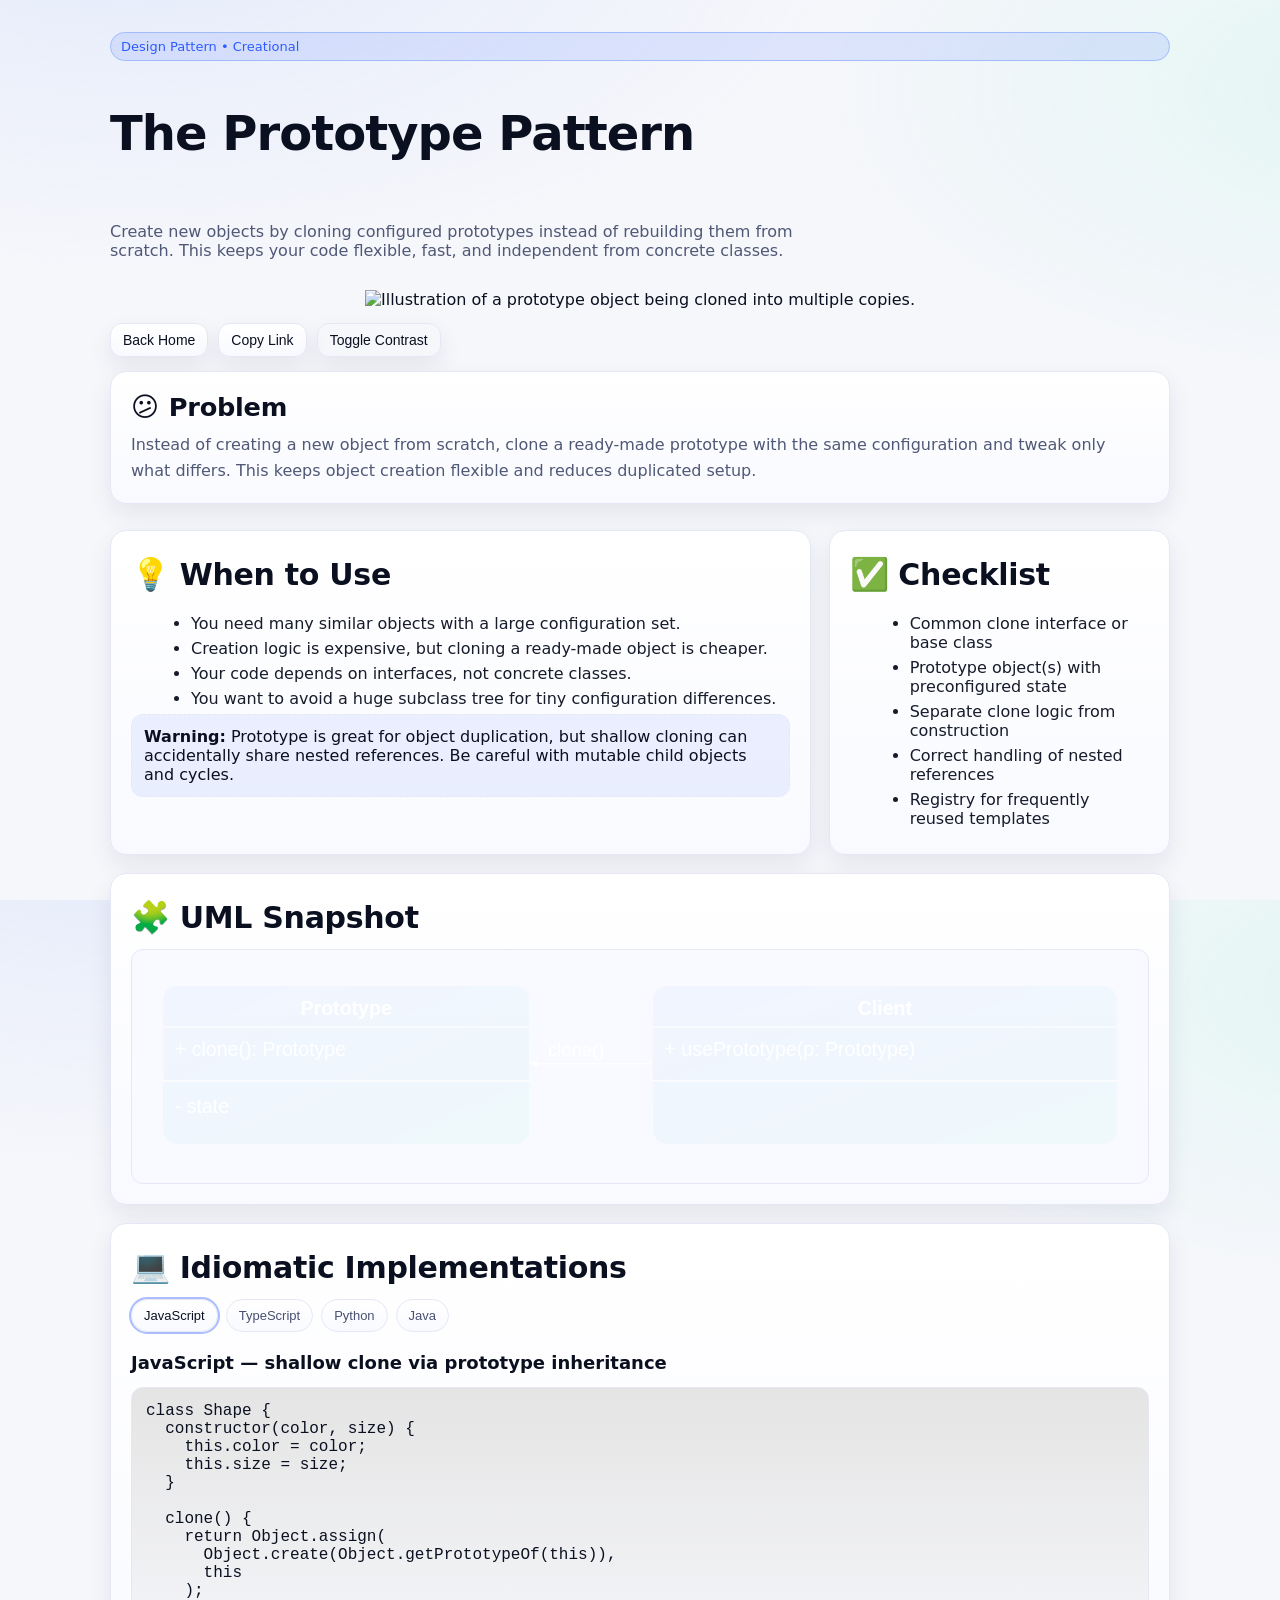
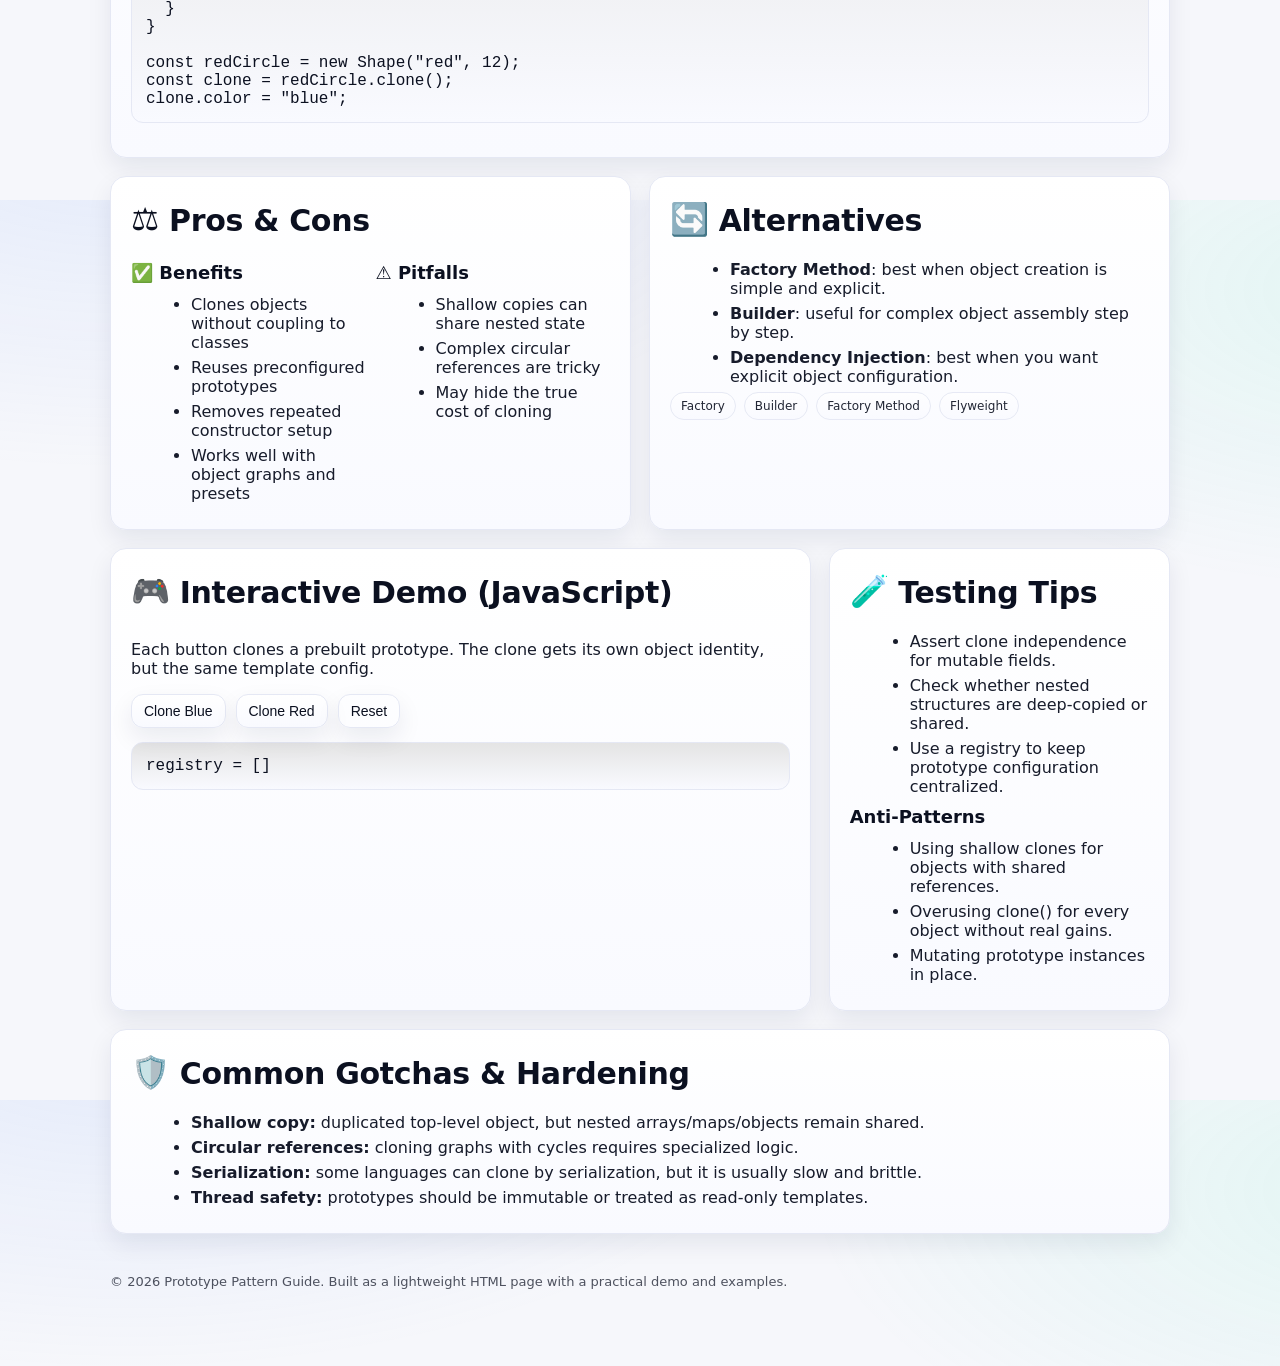
==== patterns/prototype/index.html @ fc032847 "added prototype pattern" ====
﻿<!doctype html>
<html lang="en">
  <head>
    <meta charset="utf-8" />
    <meta name="viewport" content="width=device-width, initial-scale=1" />
    <title>The Prototype Pattern — A Practical Guide</title>
    <meta
      name="description"
      content="A practical guide to the Prototype design pattern with examples in JavaScript, TypeScript, Python, and Java."
    />
    <link rel="stylesheet" href="https://cdnjs.cloudflare.com/ajax/libs/font-awesome/6.5.2/css/all.min.css" crossorigin="anonymous" referrerpolicy="no-referrer" />
    <link rel="stylesheet" href="style.css" />
  </head>

  <body>
    <div class="container">
      <header>
        <span class="badge" aria-label="Design Pattern"
          >Design Pattern • Creational</span
        >
        <h1 class="title">The Prototype Pattern</h1>
        <p class="subtitle">
          Create new objects by cloning configured prototypes instead of
          rebuilding them from scratch. This keeps your code flexible, fast, and
          independent from concrete classes.
        </p>
        <img
          class="hero"
          src="https://refactoring.guru/images/patterns/content/prototype/prototype-1.5x.png"
          alt="Illustration of a prototype object being cloned into multiple copies."
        />
        <div class="toolbar">
          <button class="btn">
            <a class="clear-styles" href="../index.html">Back Home</a>
          </button>
          <button id="copyLink" class="btn" aria-label="Copy shareable link">
            Copy Link
          </button>
          <button
            id="toggleContrast"
            class="btn ghost"
            aria-label="Toggle high contrast"
          >
            Toggle Contrast
          </button>
        </div>

        <article class="header-card">
          <h2 class="section-title"><span class="emoji">😕</span> Problem</h2>
          <p>
            Instead of creating a new object from scratch, clone a ready-made
            prototype with the same configuration and tweak only what differs.
            This keeps object creation flexible and reduces duplicated setup.
          </p>
        </article>
      </header>

      <section class="grid">
        <article class="card span-8">
          <h2 class="section-title"><span class="emoji">💡</span> When to Use</h2>
          <ul>
            <li>
              You need many similar objects with a large configuration set.
            </li>
            <li>
              Creation logic is expensive, but cloning a ready-made object is
              cheaper.
            </li>
            <li>Your code depends on interfaces, not concrete classes.</li>
            <li>
              You want to avoid a huge subclass tree for tiny configuration
              differences.
            </li>
          </ul>
          <div class="callout" role="note">
            <strong>Warning:</strong> Prototype is great for object duplication,
            but shallow cloning can accidentally share nested references. Be
            careful with mutable child objects and cycles.
          </div>
        </article>

        <aside class="card span-4">
          <h2 class="section-title"><span class="emoji">✅</span> Checklist</h2>
          <ul>
            <li>Common clone interface or base class</li>
            <li>Prototype object(s) with preconfigured state</li>
            <li>Separate clone logic from construction</li>
            <li>Correct handling of nested references</li>
            <li>Registry for frequently reused templates</li>
          </ul>
        </aside>

        <article class="card span-12">
          <h2 class="section-title"><span class="emoji">🧩</span> UML Snapshot</h2>
          <svg
            class="diagram"
            viewBox="0 0 820 180"
            xmlns="http://www.w3.org/2000/svg"
            role="img"
            aria-label="UML diagram of Prototype"
          >
            <defs>
              <linearGradient id="g" x1="0" y1="0" x2="1" y2="1">
                <stop offset="0%" stop-color="#7aa2ff" stop-opacity="0.72" />
                <stop offset="100%" stop-color="#55e6c1" stop-opacity="0.72" />
              </linearGradient>
            </defs>

            <rect
              x="20"
              y="24"
              width="300"
              height="130"
              rx="12"
              fill="url(#g)"
              opacity="0.08"
              stroke="currentColor"
            />
            <text x="170" y="48" text-anchor="middle" font-weight="600" fill="white">
              Prototype
            </text>
            <line x1="20" y1="58" x2="320" y2="58" stroke="currentColor" />
            <text x="30" y="82" fill="white">+ clone(): Prototype</text>
            <line x1="20" y1="102" x2="320" y2="102" stroke="currentColor" />
            <text x="30" y="128" fill="white">- state</text>

            <rect
              x="420"
              y="24"
              width="380"
              height="130"
              rx="12"
              fill="url(#g)"
              opacity="0.08"
              stroke="currentColor"
            />
            <text x="610" y="48" text-anchor="middle" font-weight="600" fill="white">
              Client
            </text>
            <line x1="420" y1="58" x2="800" y2="58" stroke="currentColor" />
            <text x="430" y="82" fill="white">+ usePrototype(p: Prototype)</text>
            <line x1="420" y1="102" x2="800" y2="102" stroke="currentColor" />

            <defs>
              <marker
                id="arrow"
                markerWidth="10"
                markerHeight="10"
                refX="6"
                refY="3"
                orient="auto"
                markerUnits="strokeWidth"
              >
                <path d="M0,0 L0,6 L6,3 z" fill="currentColor" />
              </marker>
            </defs>
            <line
              x1="420"
              y1="88"
              x2="320"
              y2="88"
              stroke="currentColor"
              marker-end="url(#arrow)"
            />
            <text x="335" y="82" font-size="15" fill="white">clone()</text>
          </svg>
        </article>

        <article class="card span-12">
          <h2 class="section-title"><span class="emoji">💻</span> Idiomatic Implementations</h2>
          <div class="tabs" id="langTabs">
            <div class="tablist" role="tablist" aria-label="Languages">
              <button
                class="tab"
                role="tab"
                aria-controls="tab-js"
                data-tab="js"
              >
                JavaScript
              </button>
              <button
                class="tab"
                role="tab"
                aria-controls="tab-ts"
                data-tab="ts"
              >
                TypeScript
              </button>
              <button
                class="tab"
                role="tab"
                aria-controls="tab-py"
                data-tab="py"
              >
                Python
              </button>
              <button
                class="tab"
                role="tab"
                aria-controls="tab-java"
                data-tab="java"
              >
                Java
              </button>
            </div>

            <section
              class="tabpanel active"
              id="tab-js"
              role="tabpanel"
              aria-labelledby="js"
            >
              <h3>JavaScript — shallow clone via prototype inheritance</h3>
              <pre><code>class Shape {
  constructor(color, size) {
    this.color = color;
    this.size = size;
  }

  clone() {
    return Object.assign(
      Object.create(Object.getPrototypeOf(this)),
      this
    );
  }
}

const redCircle = new Shape("red", 12);
const clone = redCircle.clone();
clone.color = "blue";
</code></pre>
            </section>

            <section
              class="tabpanel"
              id="tab-ts"
              role="tabpanel"
              aria-labelledby="ts"
            >
              <h3>TypeScript — typed clone contract</h3>
              <pre><code>interface Prototype&lt;T&gt; {
  clone(): T;
}

class Circle implements Prototype&lt;Circle&gt; {
  constructor(
    public radius: number,
    public color: string,
    public x: number,
    public y: number
  ) {}

  clone(): Circle {
    return new Circle(this.radius, this.color, this.x, this.y);
  }
}

const original = new Circle(10, "green", 0, 0);
const copy = original.clone();
</code></pre>
            </section>

            <section
              class="tabpanel"
              id="tab-py"
              role="tabpanel"
              aria-labelledby="py"
            >
              <h3>Python — copy.copy() or custom clone</h3>
              <pre><code>import copy

class Shape:
    def __init__(self, color, size):
        self.color = color
        self.size = size

    def clone(self):
        return copy.copy(self)

base = Shape("purple", 20)
clone = base.clone()
clone.color = "orange"
</code></pre>
            </section>

            <section
              class="tabpanel"
              id="tab-java"
              role="tabpanel"
              aria-labelledby="java"
            >
              <h3>Java — clone() with protected override</h3>
              <pre><code>public abstract class Shape implements Cloneable {
  protected String color;

  public Shape clone() {
    try {
      return (Shape) super.clone();
    } catch (CloneNotSupportedException e) {
      throw new AssertionError(e);
    }
  }
}

public final class Circle extends Shape {
  private int radius;
  public Circle clone() {
    return (Circle) super.clone();
  }
}
</code></pre>
            </section>
          </div>
        </article>

        <article class="card span-6">
          <h2 class="section-title"><span class="emoji">⚖️</span> Pros &amp; Cons</h2>
          <div class="grid" style="grid-template-columns: 1fr 1fr; gap: 10px">
            <div>
              <h3>✅ Benefits</h3>
              <ul>
                <li>Clones objects without coupling to classes</li>
                <li>Reuses preconfigured prototypes</li>
                <li>Removes repeated constructor setup</li>
                <li>Works well with object graphs and presets</li>
              </ul>
            </div>
            <div>
              <h3>⚠️ Pitfalls</h3>
              <ul>
                <li>Shallow copies can share nested state</li>
                <li>Complex circular references are tricky</li>
                <li>May hide the true cost of cloning</li>
              </ul>
            </div>
          </div>
        </article>

        <article class="card span-6">
          <h2 class="section-title"><span class="emoji">🔄</span> Alternatives</h2>
          <ul>
            <li>
              <strong>Factory Method</strong>: best when object creation is
              simple and explicit.
            </li>
            <li>
              <strong>Builder</strong>: useful for complex object assembly step
              by step.
            </li>
            <li>
              <strong>Dependency Injection</strong>: best when you want explicit
              object configuration.
            </li>
          </ul>
          <div class="pill-list" aria-label="Related">
            <span class="pill">Factory</span>
            <span class="pill">Builder</span>
            <span class="pill">Factory Method</span>
            <span class="pill">Flyweight</span>
          </div>
        </article>

        <article class="card span-8">
          <h2 class="section-title"><span class="emoji">🎮</span> Interactive Demo (JavaScript)</h2>
          <p>
            Each button clones a prebuilt prototype. The clone gets its own
            object identity, but the same template config.
          </p>
          <div class="toolbar">
            <button class="btn" id="cloneBlue">Clone Blue</button>
            <button class="btn" id="cloneRed">Clone Red</button>
            <button class="btn ghost" id="resetDemo">Reset</button>
          </div>
          <pre id="demoOutput"><code>registry = []
</code></pre>
        </article>

        <aside class="card span-4">
          <h2 class="section-title"><span class="emoji">🧪</span> Testing Tips</h2>
          <ul>
            <li>Assert clone independence for mutable fields.</li>
            <li>Check whether nested structures are deep-copied or shared.</li>
            <li>Use a registry to keep prototype configuration centralized.</li>
          </ul>
          <h3>Anti-Patterns</h3>
          <ul>
            <li>Using shallow clones for objects with shared references.</li>
            <li>Overusing clone() for every object without real gains.</li>
            <li>Mutating prototype instances in place.</li>
          </ul>
        </aside>

        <article class="card span-12">
          <h2 class="section-title"><span class="emoji">🛡️</span> Common Gotchas &amp; Hardening</h2>
          <ul>
            <li>
              <strong>Shallow copy:</strong> duplicated top-level object, but
              nested arrays/maps/objects remain shared.
            </li>
            <li>
              <strong>Circular references:</strong> cloning graphs with cycles
              requires specialized logic.
            </li>
            <li>
              <strong>Serialization:</strong> some languages can clone by
              serialization, but it is usually slow and brittle.
            </li>
            <li>
              <strong>Thread safety:</strong> prototypes should be immutable or
              treated as read-only templates.
            </li>
          </ul>
        </article>
      </section>

      <footer>
        <p>
          © 2026 Prototype Pattern Guide. Built as a lightweight HTML page with
          a practical demo and examples.
        </p>
      </footer>
    </div>

    <script src="script.js"></script>
  </body>
</html>
---- patterns/prototype/style.css ----
﻿:root {
  --bg: #0b1020;
  --card: #111730;
  --card-2: #0e142a;
  --text: #e9eefc;
  --muted: #a9b2d0;
  --brand: #7aa2ff;
  --accent: #55e6c1;
  --border: #22305f;
  --code: #0a0f22;
  --shadow: 0 10px 30px rgba(0, 0, 0, 0.35);
}

@media (prefers-color-scheme: light) {
  :root {
    --bg: #f6f7fb;
    --card: #ffffff;
    --card-2: #f9faff;
    --text: #0b1020;
    --muted: #475070;
    --brand: #2d5bff;
    --accent: #0bb88e;
    --border: #e5e8f4;
    --code: #0b1020;
    --shadow: 0 10px 24px rgba(12, 24, 64, 0.08);
  }
}

* {
  box-sizing: border-box;
}

html,
body {
  height: 100%;
}

body {
  margin: 0;
  font-family:
    ui-sans-serif,
    system-ui,
    -apple-system,
    Segoe UI,
    Roboto,
    Inter,
    "Helvetica Neue",
    Arial,
    "Apple Color Emoji",
    "Segoe UI Emoji";
  background:
    radial-gradient(
      1200px 600px at 10% -10%,
      rgba(122, 162, 255, 0.15),
      transparent 60%
    ),
    radial-gradient(
      1000px 500px at 110% 10%,
      rgba(85, 230, 193, 0.12),
      transparent 60%
    ),
    var(--bg);
  color: var(--text);
}

.container {
  max-width: 1100px;
  margin: 0 auto;
  padding: 32px 20px 64px;
}

header {
  display: grid;
  gap: 14px;
  align-items: start;
  margin-bottom: 26px;
}

.title {
  font-size: clamp(28px, 4vw, 48px);
  line-height: 1.1;
  letter-spacing: -0.02em;
}

.subtitle {
  color: var(--muted);
  max-width: 70ch;
}

.badge {
  display: inline-flex;
  align-items: center;
  gap: 8px;
  font-size: 13px;
  color: var(--brand);
  background: color-mix(in oklab, var(--brand) 12%, transparent);
  border: 1px solid color-mix(in oklab, var(--brand) 35%, var(--border));
  padding: 6px 10px;
  border-radius: 999px;
}

.clear-styles {
  color: inherit;
  text-decoration: none;
}

.grid {
  display: grid;
  gap: 18px;
  grid-template-columns: repeat(12, 1fr);
}

.card {
  grid-column: span 12;
  background: linear-gradient(180deg, var(--card), var(--card-2));
  border: 1px solid var(--border);
  border-radius: 16px;
  box-shadow: var(--shadow);
  padding: 20px;
}

@media (min-width: 900px) {
  .card.span-4 {
    grid-column: span 4;
  }

  .card.span-6 {
    grid-column: span 6;
  }

  .card.span-8 {
    grid-column: span 8;
  }

  .card.span-12 {
    grid-column: span 12;
  }
}

h2 {
  margin: 6px 0 14px;
  font-size: clamp(22px, 2.6vw, 30px);
  letter-spacing: -0.01em;
}

h3 {
  margin: 10px 0 12px;
  font-size: 18px;
  letter-spacing: 0;
}

p {
  color: var(--text);
  opacity: 0.95;
}

ul {
  margin: 8px 0 0 20px;
  color: var(--text);
  opacity: 0.95;
}

li {
  margin: 6px 0;
}

.muted {
  color: var(--muted);
}

.kbd {
  font-family:
    ui-monospace, SFMono-Regular, Menlo, Consolas, "Liberation Mono", monospace;
  font-size: 12px;
  background: color-mix(in oklab, var(--text) 6%, transparent);
  border: 1px solid var(--border);
  padding: 2px 6px;
  border-radius: 6px;
}

pre,
code {
  font-family:
    ui-monospace, SFMono-Regular, Menlo, Consolas, "Liberation Mono", monospace;
}

pre {
  margin: 14px 0;
  padding: 14px;
  border-radius: 12px;
  border: 1px solid var(--border);
  background: linear-gradient(
    180deg,
    color-mix(in oklab, var(--card) 92%, #000 8%),
    var(--card-2)
  );
  overflow: auto;
}

code.inline {
  background: color-mix(in oklab, var(--text) 8%, transparent);
  border: 1px solid var(--border);
  padding: 2px 6px;
  border-radius: 6px;
}

.toolbar {
  display: flex;
  align-items: center;
  gap: 10px;
}

.hero {
  display: block;
  margin: 0 auto;
  max-width: 100%;
  max-height: 400px;
}

.header-card {
  background: linear-gradient(180deg, var(--card), var(--card-2));
  border: 1px solid var(--border);
  border-radius: 16px;
  box-shadow: var(--shadow);
  padding: 20px;
}

.header-card h2 {
  margin: 0 0 10px;
  font-size: clamp(1.3rem, 2vw, 2rem);
}

.section-title {
  display: inline-flex;
  align-items: center;
  gap: 10px;
}

.emoji {
  font-size: 1.05em;
  line-height: 1;
}

.header-card p {
  margin: 0;
  color: var(--muted);
  line-height: 1.6;
}

.btn {
  cursor: pointer;
  border: 1px solid var(--border);
  background: linear-gradient(180deg, var(--card), var(--card-2));
  color: var(--text);
  padding: 8px 12px;
  border-radius: 12px;
  box-shadow: var(--shadow);
  font-size: 14px;
}

.btn:hover {
  filter: brightness(1.05);
}

.btn.ghost {
  background: transparent;
}

/* Tabs */
.tabs {
  display: grid;
  gap: 10px;
}

.tablist {
  display: flex;
  flex-wrap: wrap;
  gap: 8px;
}

.tab {
  cursor: pointer;
  border: 1px solid var(--border);
  background: linear-gradient(180deg, var(--card), var(--card-2));
  color: var(--muted);
  padding: 8px 12px;
  border-radius: 999px;
  font-size: 13px;
  user-select: none;
}

.tab[data-active="true"] {
  color: var(--text);
  outline: 2px solid color-mix(in oklab, var(--brand) 40%, transparent);
}

.tabpanel {
  display: none;
}

.tabpanel.active {
  display: block;
}

.kicker {
  font-size: 12px;
  letter-spacing: 0.12em;
  text-transform: uppercase;
  color: var(--muted);
}

.callout {
  border: 1px dashed var(--border);
  background: color-mix(in oklab, var(--brand) 8%, transparent);
  padding: 12px;
  border-radius: 12px;
}

footer {
  margin-top: 40px;
  opacity: 0.75;
  font-size: 13px;
  color: var(--muted);
}

img,
svg,
.diagram,
.comic-panel,
.prototype-comic,
.analogy-card {
  display: block;
  margin-left: auto;
  margin-right: auto;
}

.diagram {
  width: 100%;
  border-radius: 12px;
  border: 1px solid var(--border);
  background: var(--card-2);
  padding: 6px;
  color: #fff;
}

.diagram text {
  fill: #fff;
  font-family: "Segoe UI", sans-serif;
}

.pill-list {
  display: flex;
  gap: 8px;
  flex-wrap: wrap;
}

.pill {
  font-size: 12px;
  color: var(--text);
  opacity: 0.9;
  border: 1px solid var(--border);
  background: linear-gradient(180deg, var(--card), var(--card-2));
  padding: 6px 10px;
  border-radius: 999px;
}
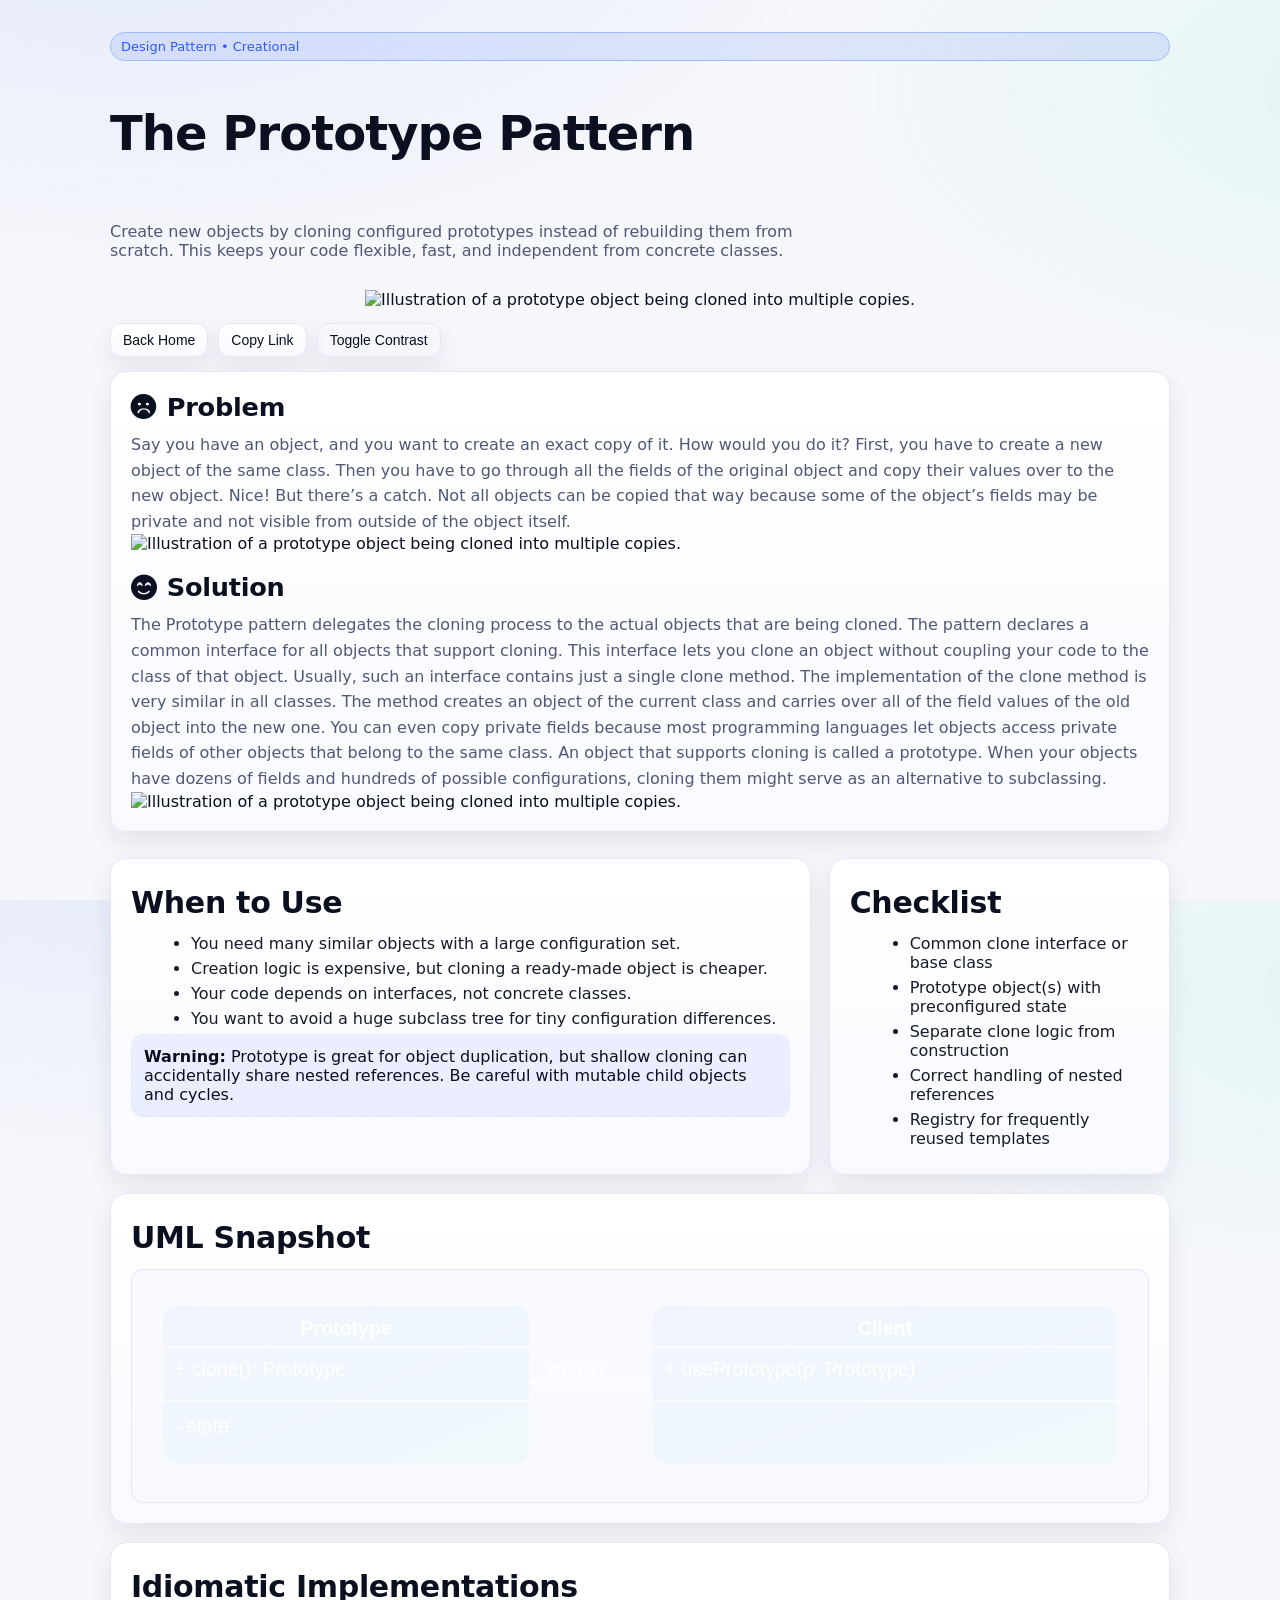
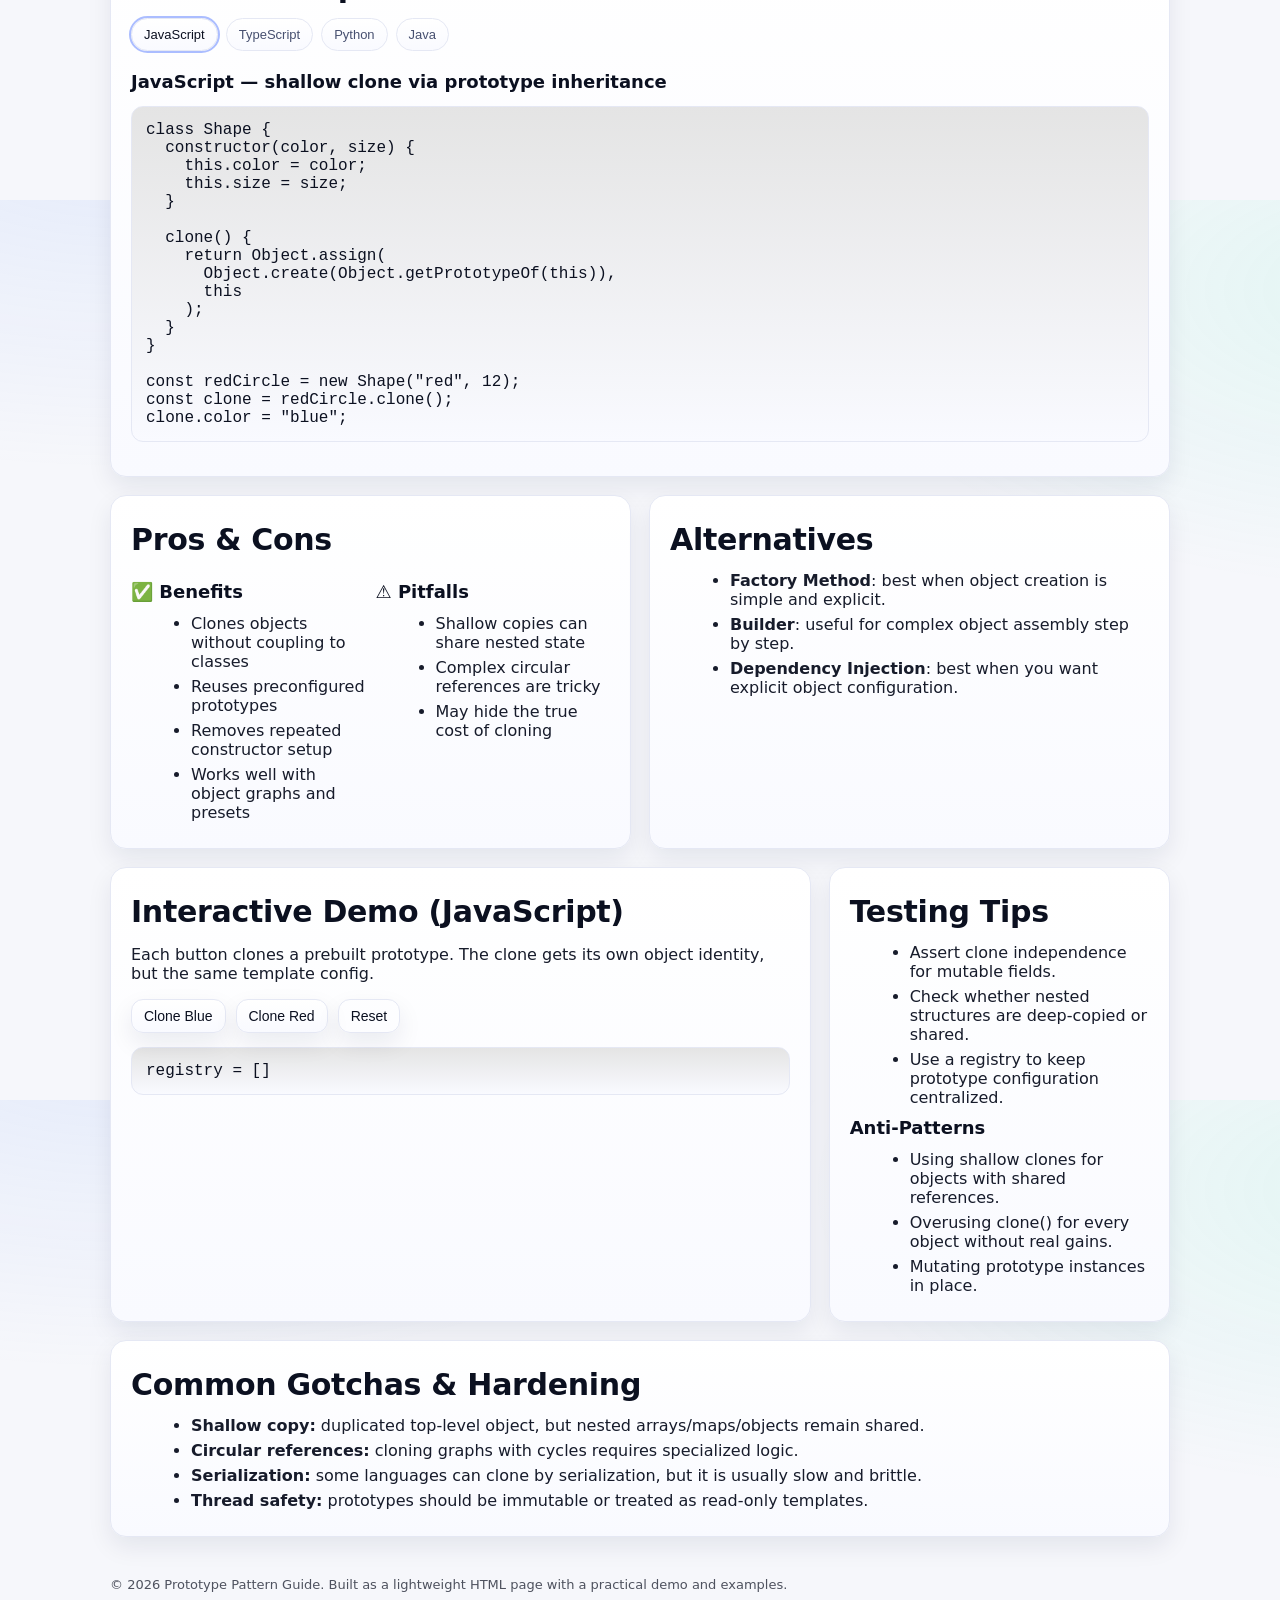
==== commit bed7dad1: "fix back to home page" ====
--- a/patterns/prototype/index.html
+++ b/patterns/prototype/index.html
@@ -31,7 +31,7 @@
         />
         <div class="toolbar">
           <button class="btn">
-            <a class="clear-styles" href="../index.html">Back Home</a>
+            <a class="clear-styles" href="../../../index.html">Back Home</a>
           </button>
           <button id="copyLink" class="btn" aria-label="Copy shareable link">
             Copy Link
@@ -46,18 +46,45 @@
         </div>
 
         <article class="header-card">
-          <h2 class="section-title"><span class="emoji">😕</span> Problem</h2>
+          <h2 class="section-title">
+            <i class="fa-solid fa-face-frown"></i> Problem
+          </h2>
           <p>
-            Instead of creating a new object from scratch, clone a ready-made
-            prototype with the same configuration and tweak only what differs.
-            This keeps object creation flexible and reduces duplicated setup.
+            Say you have an object, and you want to create an exact copy of it.
+            How would you do it? First, you have to create a new object of the
+            same class. Then you have to go through all the fields of the
+            original object and copy their values over to the new object. Nice!
+            But there’s a catch. Not all objects can be copied that way because
+            some of the object’s fields may be private and not visible from
+            outside of the object itself.
           </p>
+          <img
+            class="center"
+            style="max-width: 100%; max-height: 400px; justify-self: center"
+            src="https://refactoring.guru/images/patterns/content/prototype/prototype-comic-1-en.png"
+            alt="Illustration of a prototype object being cloned into multiple copies."
+          />
+        <br />
+       
+          <h2 class="section-title">
+            <i class="fa fa-smile-beam"></i> Solution
+          </h2>
+          <p>
+           The Prototype pattern delegates the cloning process to the actual objects that are being cloned. The pattern declares a common interface for all objects that support cloning. This interface lets you clone an object without coupling your code to the class of that object. Usually, such an interface contains just a single clone method.
+           The implementation of the clone method is very similar in all classes. The method creates an object of the current class and carries over all of the field values of the old object into the new one. You can even copy private fields because most programming languages let objects access private fields of other objects that belong to the same class.
+           An object that supports cloning is called a prototype. When your objects have dozens of fields and hundreds of possible configurations, cloning them might serve as an alternative to subclassing.
+          </p>
+          <img
+            class="center"
+            style="max-width: 100%; max-height: 400px; justify-self: center"
+            src="https://refactoring.guru/images/patterns/content/prototype/prototype-comic-2-en.png"
+            alt="Illustration of a prototype object being cloned into multiple copies."
         </article>
       </header>
 
       <section class="grid">
         <article class="card span-8">
-          <h2 class="section-title"><span class="emoji">💡</span> When to Use</h2>
+          <h2>When to Use</h2>
           <ul>
             <li>
               You need many similar objects with a large configuration set.
@@ -80,7 +107,7 @@
         </article>
 
         <aside class="card span-4">
-          <h2 class="section-title"><span class="emoji">✅</span> Checklist</h2>
+          <h2>Checklist</h2>
           <ul>
             <li>Common clone interface or base class</li>
             <li>Prototype object(s) with preconfigured state</li>
@@ -91,7 +118,7 @@
         </aside>
 
         <article class="card span-12">
-          <h2 class="section-title"><span class="emoji">🧩</span> UML Snapshot</h2>
+          <h2>UML Snapshot</h2>
           <svg
             class="diagram"
             viewBox="0 0 820 180"
@@ -116,13 +143,13 @@
               opacity="0.08"
               stroke="currentColor"
             />
-            <text x="170" y="48" text-anchor="middle" font-weight="600" fill="white">
+            <text x="170" y="48" text-anchor="middle" font-weight="600">
               Prototype
             </text>
             <line x1="20" y1="58" x2="320" y2="58" stroke="currentColor" />
-            <text x="30" y="82" fill="white">+ clone(): Prototype</text>
+            <text x="30" y="82">+ clone(): Prototype</text>
             <line x1="20" y1="102" x2="320" y2="102" stroke="currentColor" />
-            <text x="30" y="128" fill="white">- state</text>
+            <text x="30" y="128">- state</text>
 
             <rect
               x="420"
@@ -134,11 +161,11 @@
               opacity="0.08"
               stroke="currentColor"
             />
-            <text x="610" y="48" text-anchor="middle" font-weight="600" fill="white">
+            <text x="610" y="48" text-anchor="middle" font-weight="600">
               Client
             </text>
             <line x1="420" y1="58" x2="800" y2="58" stroke="currentColor" />
-            <text x="430" y="82" fill="white">+ usePrototype(p: Prototype)</text>
+            <text x="430" y="82">+ usePrototype(p: Prototype)</text>
             <line x1="420" y1="102" x2="800" y2="102" stroke="currentColor" />
 
             <defs>
@@ -162,12 +189,12 @@
               stroke="currentColor"
               marker-end="url(#arrow)"
             />
-            <text x="335" y="82" font-size="15" fill="white">clone()</text>
+            <text x="335" y="82" font-size="15">clone()</text>
           </svg>
         </article>
 
         <article class="card span-12">
-          <h2 class="section-title"><span class="emoji">💻</span> Idiomatic Implementations</h2>
+          <h2>Idiomatic Implementations</h2>
           <div class="tabs" id="langTabs">
             <div class="tablist" role="tablist" aria-label="Languages">
               <button
@@ -314,7 +341,7 @@
         </article>
 
         <article class="card span-6">
-          <h2 class="section-title"><span class="emoji">⚖️</span> Pros &amp; Cons</h2>
+          <h2>Pros & Cons</h2>
           <div class="grid" style="grid-template-columns: 1fr 1fr; gap: 10px">
             <div>
               <h3>✅ Benefits</h3>
@@ -337,7 +364,7 @@
         </article>
 
         <article class="card span-6">
-          <h2 class="section-title"><span class="emoji">🔄</span> Alternatives</h2>
+          <h2>Alternatives</h2>
           <ul>
             <li>
               <strong>Factory Method</strong>: best when object creation is
@@ -352,16 +379,11 @@
               object configuration.
             </li>
           </ul>
-          <div class="pill-list" aria-label="Related">
-            <span class="pill">Factory</span>
-            <span class="pill">Builder</span>
-            <span class="pill">Factory Method</span>
-            <span class="pill">Flyweight</span>
-          </div>
+
         </article>
 
         <article class="card span-8">
-          <h2 class="section-title"><span class="emoji">🎮</span> Interactive Demo (JavaScript)</h2>
+          <h2>Interactive Demo (JavaScript)</h2>
           <p>
             Each button clones a prebuilt prototype. The clone gets its own
             object identity, but the same template config.
@@ -376,7 +398,7 @@
         </article>
 
         <aside class="card span-4">
-          <h2 class="section-title"><span class="emoji">🧪</span> Testing Tips</h2>
+          <h2>Testing Tips</h2>
           <ul>
             <li>Assert clone independence for mutable fields.</li>
             <li>Check whether nested structures are deep-copied or shared.</li>
@@ -391,7 +413,7 @@
         </aside>
 
         <article class="card span-12">
-          <h2 class="section-title"><span class="emoji">🛡️</span> Common Gotchas &amp; Hardening</h2>
+          <h2>Common Gotchas & Hardening</h2>
           <ul>
             <li>
               <strong>Shallow copy:</strong> duplicated top-level object, but
